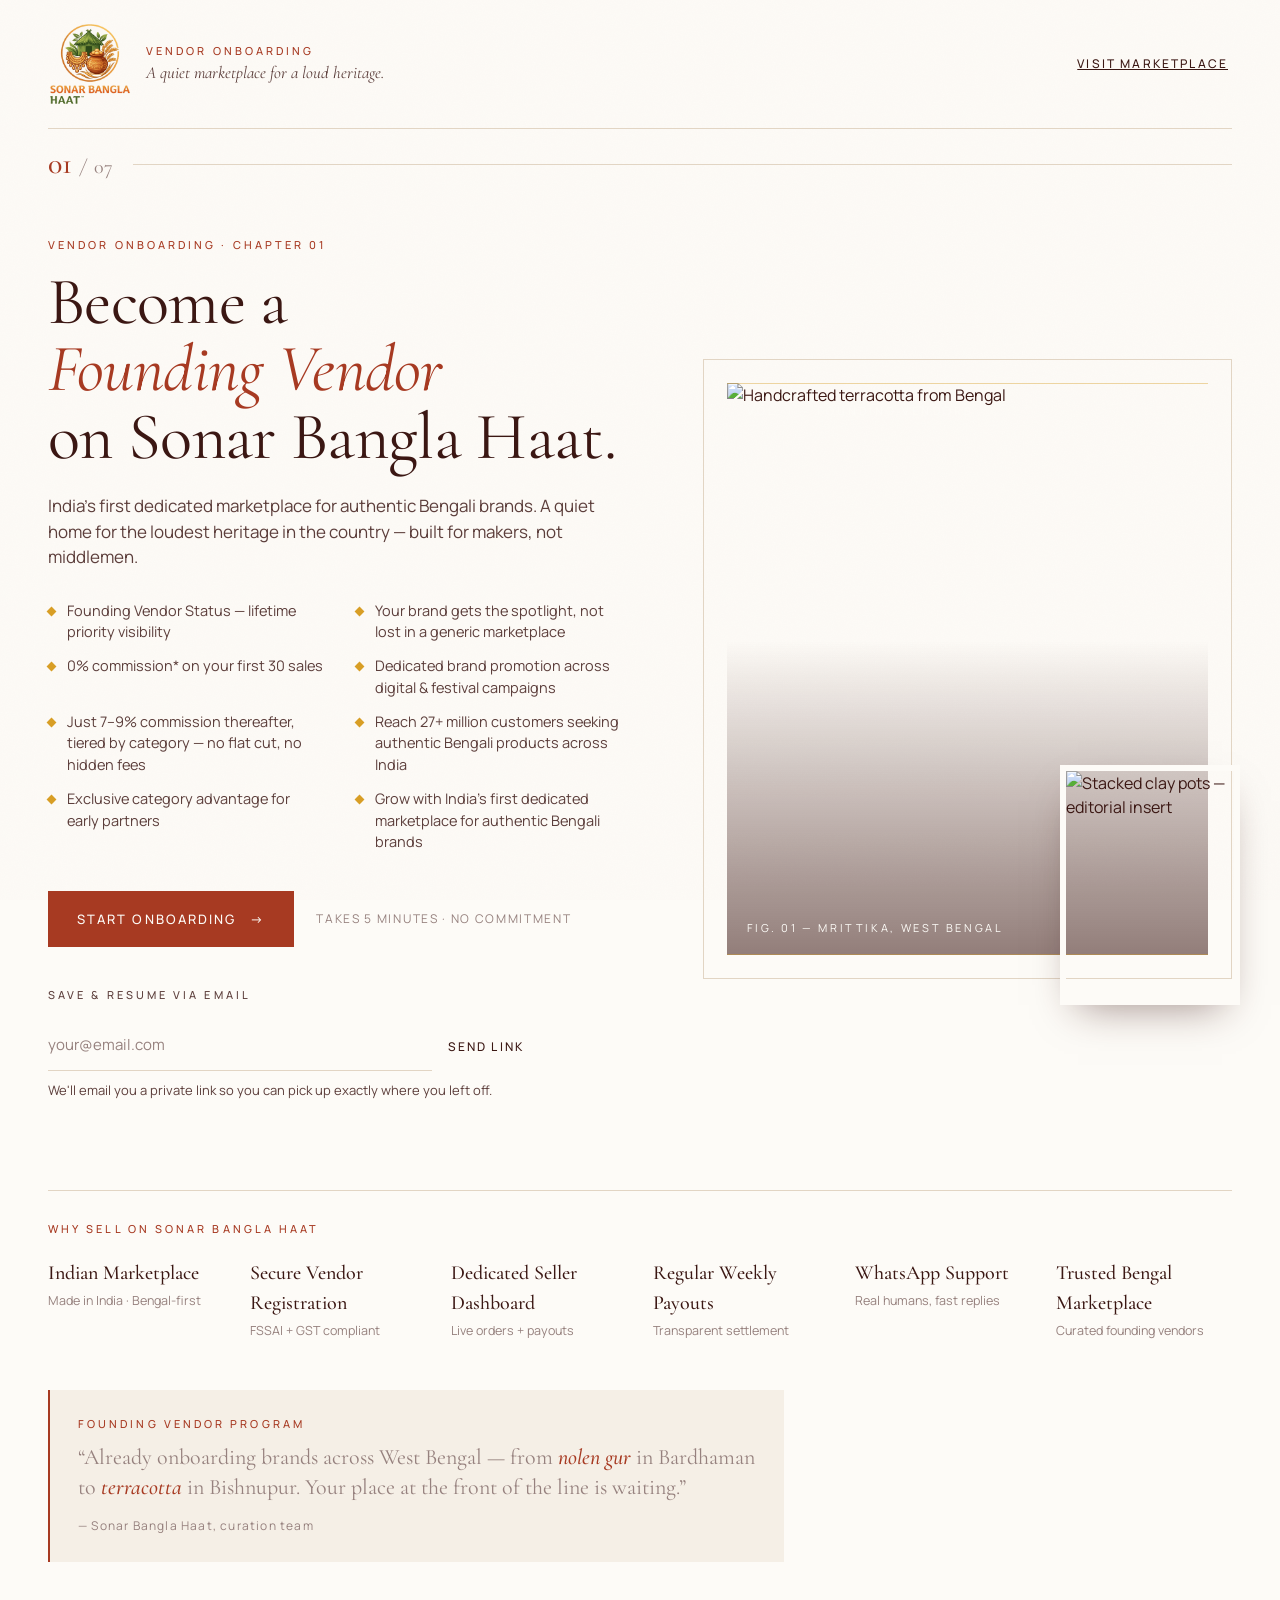
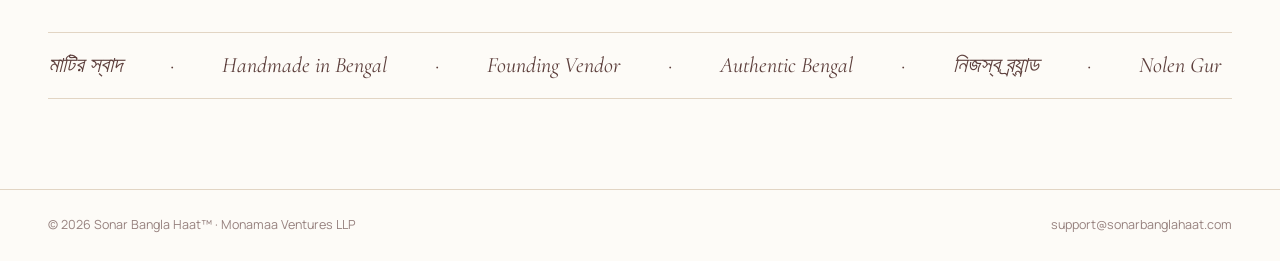
==== index.html @ b72b5cee "Illustrated, animated, responsive category picker Co-Authored-By: Claude Sonnet 5.5 <noreply@anthrop" ====
<!DOCTYPE html>
<html lang="en">
<head>
<meta charset="utf-8">
<meta name="viewport" content="width=device-width,initial-scale=1">
<title>Become a Founding Vendor | Sonar Bangla Haat</title>
<meta name="description" content="Apply to sell on Sonar Bangla Haat — India's first dedicated marketplace for authentic Bengali brands. 0% commission on your first 30 sales.">
<meta name="theme-color" content="#fdfbf7">
<link rel="icon" type="image/png" sizes="32x32" href="assets/favicon-32.png">
<link rel="apple-touch-icon" href="assets/apple-touch-icon.png">
<link rel="preconnect" href="https://fonts.googleapis.com">
<link rel="preconnect" href="https://fonts.gstatic.com" crossorigin>
<link rel="stylesheet" href="https://fonts.googleapis.com/css2?family=Cormorant+Garamond:ital,wght@0,400;0,500;0,600;1,400;1,500&family=Manrope:wght@400;500;600&display=swap">
<link rel="stylesheet" href="assets/styles.css?v=6">
<link rel="preload" as="image" href="https://images.pexels.com/photos/5780833/pexels-photo-5780833.jpeg?auto=compress&cs=tinysrgb&w=1200" fetchpriority="high">
</head>
<body>
<div class="grain" aria-hidden="true"></div>

<div class="wrap">
  <header class="brand">
    <a class="logo" href="https://sonarbanglahaat.com" aria-label="Sonar Bangla Haat">
      <img src="assets/logo-256.png" alt="Sonar Bangla Haat" width="84" height="84">
      <span><span class="t1">Vendor Onboarding</span><span class="t2">A quiet marketplace for a loud heritage.</span></span>
    </a>
    <a class="btn-ghost" href="https://sonarbanglahaat.com">Visit marketplace</a>
  </header>

  <div class="progress" id="progress" aria-label="Progress">
    <div class="n"><b id="pcur">01</b><i>/</i><span id="ptot">07</span></div>
    <div class="progress-hairline"><div class="fill" id="pfill" style="transform:scaleX(0)"></div></div>
  </div>

  <main id="main">

    <!-- 1 · WELCOME -->
    <section class="slide on" data-step="1" id="s1">
      <div class="hero">
        <div>
          <div class="eyebrow">Vendor Onboarding · Chapter 01</div>
          <h1 class="display">Become a<br><em>Founding Vendor</em><br>on Sonar Bangla Haat.</h1>
          <p class="lede">India's first dedicated marketplace for authentic Bengali brands. A quiet home for the loudest heritage in the country — built for makers, not middlemen.</p>
          <ul class="checks">
            <li>Founding Vendor Status — lifetime priority visibility</li>
            <li>Your brand gets the spotlight, not lost in a generic marketplace</li>
            <li>0% commission* on your first 30 sales</li>
            <li>Dedicated brand promotion across digital &amp; festival campaigns</li>
            <li>Just 7–9% commission thereafter, tiered by category — no flat cut, no hidden fees</li>
            <li>Reach 27+ million customers seeking authentic Bengali products across India</li>
            <li>Exclusive category advantage for early partners</li>
            <li>Grow with India's first dedicated marketplace for authentic Bengali brands</li>
          </ul>
          <div class="cta">
            <button class="btn-editorial" id="start" type="button">Start Onboarding <span class="arrow">→</span></button>
            <small>Takes 5 minutes · No commitment</small>
          </div>
          <div class="resume">
            <div class="eyebrow" style="color:var(--sbh-ink-2)">Save &amp; Resume via Email</div>
            <div class="row">
              <div class="field"><label for="resumeEmail">your@email.com</label><input id="resumeEmail" type="email" autocomplete="email" placeholder=" "></div>
              <button class="btn-ghost" id="resumeSend" type="button">Send Link</button>
            </div>
            <p class="sub" style="font-size:13px;margin-top:10px">We'll email you a private link so you can pick up exactly where you left off.</p>
          </div>
        </div>
        <div class="visual" aria-hidden="false">
          <div class="vol">Vol. I — Founding Vendors</div>
          <div class="main"><img src="https://images.pexels.com/photos/5780833/pexels-photo-5780833.jpeg?auto=compress&cs=tinysrgb&w=1200" alt="Handcrafted terracotta from Bengal" fetchpriority="high" width="1200" height="1500"></div>
          <div class="cap">Fig. 01 — Mrittika, West Bengal</div>
          <div class="insert"><img src="https://images.unsplash.com/photo-1468531390554-9f62f9767a87?auto=format&fit=crop&w=800&q=80" alt="Stacked clay pots — editorial insert" loading="lazy" width="400" height="530"></div>
        </div>
      </div>

      <div class="trust">
        <div class="eyebrow">Why sell on Sonar Bangla Haat</div>
        <div class="grid">
          <div><h4>Indian Marketplace</h4><p>Made in India · Bengal-first</p></div>
          <div><h4>Secure Vendor Registration</h4><p>FSSAI + GST compliant</p></div>
          <div><h4>Dedicated Seller Dashboard</h4><p>Live orders + payouts</p></div>
          <div><h4>Regular Weekly Payouts</h4><p>Transparent settlement</p></div>
          <div><h4>WhatsApp Support</h4><p>Real humans, fast replies</p></div>
          <div><h4>Trusted Bengal Marketplace</h4><p>Curated founding vendors</p></div>
        </div>
        <div class="quote">
          <div class="eyebrow">Founding Vendor Program</div>
          <p>“Already onboarding brands across West Bengal — from <b>nolen gur</b> in Bardhaman to <b>terracotta</b> in Bishnupur. Your place at the front of the line is waiting.”</p>
          <cite>— Sonar Bangla Haat, curation team</cite>
        </div>
      </div>
      <div class="marquee" aria-hidden="true"><div class="marquee-track" id="marquee"></div></div>
    </section>

    <!-- 2 · PERKS -->
    <section class="slide" data-step="2" id="s2">
      <div class="eyebrow">Chapter 02 · The Founding Vendor Manifesto</div>
      <h2 class="display">Three quiet promises <em>we make first.</em></h2>
      <div class="perks">
        <article><div class="num">01</div><div class="eyebrow">The Reel</div><h3>One free promotional reel — crafted for every premium vendor.</h3><p>Our in-house studio produces a professional cinematic reel that lifts your brand out of the marketplace grid and into a story worth watching.</p></article>
        <article><div class="num">02</div><div class="eyebrow">The Story</div><h3>A written brand story, tuned for search.</h3><p>Every founding vendor receives a professionally written, SEO-optimised brand story page — the kind that makes strangers feel like regulars.</p></article>
        <article><div class="num">03</div><div class="eyebrow">The Guardrails</div><h3>FSSAI-compliant listings. Secure payouts. Transparent settlement.</h3><p>Your inventory, your money, your reputation — all guarded by a compliant, transparent process from day one.</p></article>
      </div>
      <div class="faq">
        <div class="eyebrow">Frequently Asked · Before you apply</div>
        <details><summary><span>01</span>Who can register as a vendor?</summary><p>Any registered brand, manufacturer, artisan, or FPO based in India — with a special focus on authentic Bengali products. You'll need a valid PAN, GST (if applicable), and a bank account in the business name.</p></details>
        <details><summary><span>02</span>What documents are required to onboard?</summary><p>PAN card, cancelled cheque or bank passbook (first page), and — if you are GST-registered — your GST certificate. Food sellers should also share their FSSAI licence if they have one. Payout bank details are collected separately, only after your application is approved, via a private secure link.</p></details>
        <details><summary><span>03</span>How much commission does Sonar Bangla Haat take?</summary><p>0% on your first 30 sales as a Founding Vendor. Thereafter, a tiered 7%–9% commission depending on your category — no flat cut, no hidden listing fees, no surprise deductions.</p></details>
        <details><summary><span>04</span>How long does approval take?</summary><p>Our team reviews every application within 24 hours. Once approved, your branded storefront goes live within 48–72 hours and we personally guide you through your first product listing.</p></details>
        <details><summary><span>05</span>When and how do I receive payouts?</summary><p>Payouts settle on a regular weekly cycle directly to your registered bank account, with a transparent statement of every sale, fee, and adjustment. Bank details are collected via a private, encrypted link only after approval.</p></details>
      </div>
      <div class="nav"><button class="btn-ghost" data-back type="button">← Back</button><button class="btn-editorial" data-next type="button">Continue to Sign-up <span class="arrow">→</span></button></div>
    </section>

    <!-- 3 · SIGN UP -->
    <section class="slide" data-step="3" id="s3">
      <div class="eyebrow">Chapter 03 · Create your vendor account</div>
      <h2 class="display">Let's begin with <em>you.</em></h2>
      <p class="sub">We'll use your email to save your progress and to send you the outcome of your application. Nothing here is public — this is between you and our onboarding team.</p>
      <div class="form">
        <div class="field"><label for="email">Email Address *</label><input id="email" name="email" type="email" autocomplete="email" placeholder=" " required><div class="msg"></div></div>
        <div class="field"><label for="owner_name">Owner's Full Name *</label><input id="owner_name" name="owner_name" type="text" autocomplete="name" placeholder=" " required><div class="msg"></div></div>
        <div class="field"><label for="mobile">Mobile Number (for calls) *</label><input id="mobile" name="mobile" type="tel" inputmode="tel" autocomplete="tel" placeholder=" " required><div class="msg"></div></div>
        <div class="field"><label for="whatsapp">WhatsApp Number (if different)</label><input id="whatsapp" name="whatsapp" type="tel" inputmode="tel" placeholder=" "><div class="msg"></div></div>
        <div class="hp" aria-hidden="true"><label>Website<input id="website" name="website" tabindex="-1" autocomplete="off"></label></div>
      </div>
      <div class="nav"><button class="btn-ghost" data-back type="button">← Back</button><button class="btn-editorial" id="signupNext" type="button">Save &amp; Continue <span class="arrow">→</span></button></div>
    </section>

    <!-- 4 · TAX + ADDRESS -->
    <section class="slide" data-step="4" id="s4">
      <div class="eyebrow">Chapter 04 · Where You Are, Who You Are</div>
      <h2 class="display">Tax details &amp; <em>address.</em></h2>

      <div class="qrow">
        <div class="q">Are you GST registered?<small>Choose “No” if you are exempt or below the registration threshold.</small></div>
        <div class="gst-toggle" role="group" aria-label="GST registered">
          <button type="button" data-gst="yes">Yes</button>
          <button type="button" data-gst="no">No / Exempt</button>
        </div>
      </div>

      <div class="panel" id="gstPanel" hidden>
        <h4>Fetch details from the GST portal</h4>
        <p class="hint">Enter your GSTIN, type the captcha shown below, and we'll fill your legal name, address and PAN from the official GST records. If the lookup is unavailable you can always fill the form manually.</p>
        <div class="form" style="margin-top:6px">
          <div class="field"><label for="gstin">GSTIN *</label><input id="gstin" name="gstin" maxlength="15" autocapitalize="characters" placeholder=" " style="text-transform:uppercase"><div class="msg"></div></div>
        </div>
        <div class="cap-row">
          <div class="cap-img" id="capImg">Captcha will appear here</div>
          <button class="btn-ghost" id="capRefresh" type="button">↻ New captcha</button>
          <div class="field" style="min-width:170px"><label for="gstCaptcha">Type captcha</label><input id="gstCaptcha" autocomplete="off" placeholder=" "></div>
          <button class="btn-editorial btn-small" id="gstFetch" type="button">Fetch details</button>
        </div>
        <div class="status" id="gstStatus" role="status"></div>
      </div>

      <p id="gstLockHint" hidden></p>
      <div class="form" id="bizForm">
        <h3 class="eyebrow" style="color:var(--sbh-ink-2)">Business</h3>
        <div class="field"><label for="brand_name">Brand / Business Name *</label><input id="brand_name" name="brand_name" placeholder=" "><div class="msg"></div></div>
        <div class="field"><label for="legal_name">Legal Name (as on PAN / GST)</label><input id="legal_name" name="legal_name" placeholder=" "><div class="msg"></div></div>
        <div class="field"><label for="pan_number">PAN Number *</label><input id="pan_number" name="pan_number" maxlength="10" autocapitalize="characters" placeholder=" " style="text-transform:uppercase"><div class="msg"></div></div>
        <h3 class="eyebrow" style="color:var(--sbh-ink-2)">Address</h3>
        <div class="field"><label for="address_line_1">Address Line 1 *</label><input id="address_line_1" name="address_line_1" autocomplete="address-line1" placeholder=" "><div class="msg"></div></div>
        <div class="field"><label for="address_line_2">Address Line 2</label><input id="address_line_2" name="address_line_2" autocomplete="address-line2" placeholder=" "><div class="msg"></div></div>
        <div class="field"><label for="district">District *</label><input id="district" name="district" placeholder=" "><div class="msg"></div></div>
        <div class="field"><label for="state">State *</label><select id="state" name="state"></select><div class="msg"></div></div>
        <div class="field"><label for="pin_code">Pin Code *</label><input id="pin_code" name="pin_code" inputmode="numeric" maxlength="6" autocomplete="postal-code" placeholder=" "><div class="msg"></div></div>
      </div>
      <div class="nav"><button class="btn-ghost" data-back type="button">← Back</button><button class="btn-editorial" id="s4Next" type="button">Continue <span class="arrow">→</span></button></div>
    </section>

    <!-- 5 · PRODUCTS + FSSAI -->
    <section class="slide" data-step="5" id="s5">
      <div class="eyebrow">Chapter 05 · Your brand, in your words</div>
      <h2 class="display">What do you <em>make &amp; sell?</em></h2>
      <p class="sub">Product categories * — select one or more.</p>
      <div class="cat-bar"><span class="muted">Tap the cards that fit your products</span><span id="catCount" class="count">None selected yet</span></div>
      <div class="cats" id="chips"></div>

      <div id="fssaiBlock" hidden>
        <div class="qrow" style="margin-top:36px">
          <div class="q">Do you have an FSSAI licence?<small>Required by law to sell packaged food online. You can still register without it.</small></div>
          <div class="gst-toggle" role="group" aria-label="FSSAI licence">
            <button type="button" data-fssai="yes">Yes</button>
            <button type="button" data-fssai="no">Not yet</button>
          </div>
        </div>
        <div class="panel" id="fssaiYes" hidden>
          <div class="form" style="margin-top:0"><div class="field"><label for="fssai_number">FSSAI Licence / Registration Number (14 digits) *</label><input id="fssai_number" name="fssai_number" inputmode="numeric" maxlength="14" placeholder=" "><div class="msg"></div></div></div>
        </div>
        <div class="panel" id="fssaiNo" hidden>
          <h4>No problem — you can still apply.</h4>
          <p class="hint" style="margin:0">We recommend getting an FSSAI Registration or Licence before your first food listing goes live. You can apply on the official <a href="https://foscos.fssai.gov.in/" target="_blank" rel="noopener">FoSCoS portal</a>. Our team will guide you through it after approval — this does not block your registration.</p>
        </div>
      </div>

      <div class="form" style="margin-top:40px">
        <div class="field full"><label for="brand_story">Tell us about your brand (optional)</label><textarea id="brand_story" name="brand_story" placeholder=" "></textarea><div class="msg"></div></div>
      </div>
      <div class="nav"><button class="btn-ghost" data-back type="button">← Back</button><button class="btn-editorial" id="s5Next" type="button">Continue to Documents <span class="arrow">→</span></button></div>
    </section>

    <!-- 6 · DOCUMENTS + REVIEW -->
    <section class="slide" data-step="6" id="s6">
      <div class="eyebrow">Chapter 06 · Verification documents</div>
      <h2 class="display">Last step, <em>almost there.</em></h2>
      <div class="docs">
        <p class="why"><b>Why we ask —</b> to keep every vendor on the marketplace verified and every payout secure. Files are stored privately and only seen by our onboarding team.</p>
        <label class="dropzone" id="dz_pan"><b>Upload PAN Card *</b><span>Drop file here or click to upload · JPG · PNG · PDF · up to 5MB</span><input type="file" accept=".jpg,.jpeg,.png,.pdf" data-doc="pan_document"><em class="fn muted" style="display:block;font-size:12.5px;margin-top:6px"></em></label>
        <label class="dropzone" id="dz_cheque"><b>Upload Cancelled Cheque or Bank Passbook (first page) *</b><span>Drop file here or click to upload · JPG · PNG · PDF · up to 5MB</span><input type="file" accept=".jpg,.jpeg,.png,.pdf" data-doc="cheque_document"><em class="fn muted" style="display:block;font-size:12.5px;margin-top:6px"></em></label>
        <label class="dropzone" id="dz_gst" hidden><b>Upload GST Certificate *</b><span>Drop file here or click to upload · JPG · PNG · PDF · up to 5MB</span><input type="file" accept=".jpg,.jpeg,.png,.pdf" data-doc="gst_document"><em class="fn muted" style="display:block;font-size:12.5px;margin-top:6px"></em></label>
        <label class="dropzone" id="dz_fssai" hidden><b>Upload FSSAI Licence (optional)</b><span>Drop file here or click to upload · JPG · PNG · PDF · up to 5MB</span><input type="file" accept=".jpg,.jpeg,.png,.pdf" data-doc="fssai_document"><em class="fn muted" style="display:block;font-size:12.5px;margin-top:6px"></em></label>
      </div>
      <div class="note"><b>Note —</b> bank account details are <u>not</u> collected here. After approval, we'll email you a private, secure link to add your payout details.</div>
      <div class="summary" id="summary"></div>
      <label style="display:flex;gap:12px;align-items:flex-start;margin-top:28px;font-size:14px;color:var(--sbh-ink-2);cursor:pointer"><input type="checkbox" id="agree" style="margin-top:4px;accent-color:#a73a22"><span>I confirm the information above is accurate and I agree to be contacted by the Sonar Bangla Haat onboarding team about this application.</span></label>
      <div class="nav"><button class="btn-ghost" data-back type="button">← Back</button><button class="btn-editorial" id="submitBtn" type="button">Submit Application <span class="arrow">→</span></button></div>
    </section>

    <!-- 7 · SUCCESS -->
    <section class="slide" data-step="7" id="s7">
      <div class="eyebrow">Chapter 07 · Received</div>
      <h2 class="display">Your application <em>is in.</em></h2>
      <p class="lede">Our team will review your details and documents, and reach out within 24 hours. We've emailed you a confirmation — keep an eye on your inbox (and spam folder).</p>
      <div class="done-actions">
        <a class="btn-editorial" id="waLink" target="_blank" rel="noopener" href="https://wa.me/">Chat on WhatsApp <span class="arrow">→</span></a>
        <a class="btn-ghost" href="mailto:support@sonarbanglahaat.com">Email support@sonarbanglahaat.com</a>
        <a class="btn-ghost" href="https://sonarbanglahaat.com">Visit the marketplace</a>
      </div>
    </section>
  </main>
</div>

<footer class="foot"><div class="wrap"><span>© <span id="yr"></span> Sonar Bangla Haat™ · Monamaa Ventures LLP</span><span><a href="mailto:support@sonarbanglahaat.com">support@sonarbanglahaat.com</a></span></div></footer>
<div class="toast" id="toast" role="status" aria-live="polite"></div>

<script src="assets/config.js"></script>
<script src="assets/app.js?v=7" defer></script>
</body>
</html>
---- assets/styles.css ----
/* Sonar Bangla Haat — Vendor Onboarding. Design tokens carried over from the original site. */
:root{
  --sbh-cream:#fdfbf7;--sbh-cream-2:#f5efe6;--sbh-cream-3:#efe8dc;
  --sbh-terracotta:#a73a22;--sbh-terracotta-hover:#8b2f1c;--sbh-mustard:#d89e25;
  --sbh-deep-red:#691c14;--sbh-ink:#3b1713;--sbh-ink-2:#5c3e3b;--sbh-muted:#96817e;--sbh-border:#e2d5c4;
  --ok:#3d6b3a;--err:#a73a22;
  --ease:cubic-bezier(.19,1,.22,1);
}
*{box-sizing:border-box;border-color:var(--sbh-border)}
html{scroll-behavior:smooth}
body{margin:0;background:var(--sbh-cream);color:var(--sbh-ink);font-family:Manrope,ui-sans-serif,system-ui,sans-serif;font-weight:400;-webkit-font-smoothing:antialiased;text-rendering:optimizeLegibility;line-height:1.5}
img{max-width:100%;display:block}
a{color:inherit}
.editorial{font-family:"Cormorant Garamond",ui-serif,Georgia,serif}
.eyebrow{color:var(--sbh-terracotta);font-size:11px;font-weight:500;letter-spacing:.28em;text-transform:uppercase}
.hairline{background:var(--sbh-border);height:1px}
.muted{color:var(--sbh-muted)}
.sr-only{position:absolute;width:1px;height:1px;overflow:hidden;clip:rect(0 0 0 0);white-space:nowrap}
.hp{position:absolute;left:-9999px;opacity:0;height:0;overflow:hidden}

/* grain */
.grain{position:fixed;inset:0;pointer-events:none;z-index:0;opacity:.35;mix-blend-mode:multiply;background-size:240px 240px;
  background-image:url("data:image/svg+xml;utf8,<svg xmlns='http://www.w3.org/2000/svg' width='240' height='240' viewBox='0 0 240 240'><filter id='n'><feTurbulence type='fractalNoise' baseFrequency='0.9' numOctaves='2' seed='7'/><feColorMatrix values='0 0 0 0 0.23 0 0 0 0 0.09 0 0 0 0 0.07 0 0 0 0.05 0'/></filter><rect width='100%' height='100%' filter='url(%23n)'/></svg>")}

/* layout */
.wrap{position:relative;z-index:1;max-width:1280px;margin:0 auto;padding:0 24px}
@media(min-width:768px){.wrap{padding:0 48px}}
header.brand{display:flex;align-items:center;justify-content:space-between;gap:16px;padding:22px 0;border-bottom:1px solid var(--sbh-border)}
header.brand a.logo{display:flex;align-items:center;gap:14px;text-decoration:none}
header.brand img{width:84px;height:84px;object-fit:contain}
header.brand .t1{font-size:11px;letter-spacing:.28em;text-transform:uppercase;color:var(--sbh-terracotta);font-weight:500}
header.brand .t1{display:block}header.brand .t2{font-family:"Cormorant Garamond",serif;font-style:italic;font-size:17px;color:var(--sbh-ink-2);display:none}
@media(min-width:768px){header.brand .t2{display:block}}@media(max-width:520px){header.brand .btn-ghost{display:none}header.brand img{width:72px;height:72px}}
.progress{display:flex;align-items:center;gap:20px;padding:20px 0}
.progress .n{font-family:"Cormorant Garamond",serif;line-height:1;display:flex;align-items:baseline;gap:8px;flex:none}
.progress .n b{font-size:30px;font-weight:500;color:var(--sbh-terracotta)}
.progress .n i{font-size:20px;color:var(--sbh-muted)}
.progress .n span{font-size:20px;color:var(--sbh-muted)}
.progress-hairline{flex:1;height:1px;background:var(--sbh-border);position:relative;overflow:hidden}
.progress-hairline .fill{position:absolute;inset:0;background:var(--sbh-terracotta);transform-origin:left;transition:transform .9s var(--ease)}

main{padding:28px 0 90px;min-height:70vh}
.slide{display:none;animation:rise .7s var(--ease) both}
.slide.on{display:block}
@keyframes rise{from{opacity:0;transform:translateY(18px)}to{opacity:1;transform:none}}
h1.display,h2.display{font-family:"Cormorant Garamond",serif;font-weight:400;line-height:1.02;letter-spacing:-.01em;margin:14px 0 0;font-size:clamp(38px,5.2vw,76px)}
h2.display{font-size:clamp(34px,5vw,60px);max-width:16ch}
.display em{font-style:italic;color:var(--sbh-terracotta)}
.lede{max-width:56ch;color:var(--sbh-ink-2);font-size:17px;margin:22px 0 0}
.sub{max-width:60ch;color:var(--sbh-ink-2);font-size:15px;margin:18px 0 0}

/* welcome */
.hero{display:grid;gap:44px;grid-template-columns:1fr;align-items:center;margin-top:10px}
@media(min-width:1024px){.hero{grid-template-columns:1.05fr .95fr;gap:70px}}
.checks{list-style:none;padding:0;margin:30px 0 0;display:grid;gap:12px 32px;grid-template-columns:1fr;max-width:46rem}
@media(min-width:640px){.checks{grid-template-columns:1fr 1fr}}
.checks li{display:flex;gap:12px;font-size:14.5px;color:var(--sbh-ink-2)}
.checks li:before{content:"";flex:none;width:7px;height:7px;margin-top:8px;background:var(--sbh-mustard);transform:rotate(45deg)}
.cta{margin-top:38px;display:flex;flex-wrap:wrap;align-items:center;gap:22px}
.cta small{color:var(--sbh-muted);font-size:12px;letter-spacing:.14em;text-transform:uppercase}
.resume{margin-top:40px;max-width:30rem}
.resume .row{display:flex;gap:12px;align-items:flex-end}
.resume .field{flex:1}
.visual{position:relative;height:380px}
@media(min-width:640px){.visual{height:460px}}
@media(min-width:1024px){.visual{height:620px}}
.visual:before{content:"";position:absolute;inset:0;border:1px solid var(--sbh-border);pointer-events:none}
.visual:after{content:"";position:absolute;inset:24px;border-top:1px solid rgba(216,158,37,.4);border-bottom:1px solid rgba(216,158,37,.4);pointer-events:none}
.visual .main{position:absolute;inset:24px;overflow:hidden}
.visual .main img{width:100%;height:100%;object-fit:cover}
.visual .main:after{content:"";position:absolute;inset:0;background:linear-gradient(to top,rgba(59,23,19,.55),transparent 55%)}
.visual .cap{position:absolute;left:44px;bottom:42px;z-index:2;color:var(--sbh-cream);font-size:11px;letter-spacing:.24em;text-transform:uppercase}
.visual .insert{position:absolute;right:-8px;bottom:-26px;width:34%;aspect-ratio:3/4;border:6px solid var(--sbh-cream);overflow:hidden;z-index:3;box-shadow:0 18px 40px -18px rgba(59,23,19,.5)}
.visual .insert img{width:100%;height:100%;object-fit:cover}
.visual .vol{position:absolute;top:44px;left:44px;z-index:2;color:var(--sbh-cream);font-size:11px;letter-spacing:.28em;text-transform:uppercase}

.trust{margin-top:90px;border-top:1px solid var(--sbh-border);padding-top:30px}
.trust .grid{display:grid;gap:26px;grid-template-columns:repeat(2,1fr);margin-top:20px}
@media(min-width:900px){.trust .grid{grid-template-columns:repeat(6,1fr)}}
.trust h4{margin:0;font-family:"Cormorant Garamond",serif;font-size:20px;font-weight:500}
.trust p{margin:4px 0 0;font-size:12.5px;color:var(--sbh-muted)}
.quote{margin-top:50px;background:var(--sbh-cream-2);border-left:2px solid var(--sbh-terracotta);padding:26px 28px;max-width:46rem}
.quote p{font-family:"Cormorant Garamond",serif;font-size:22px;line-height:1.35;margin:10px 0}
.quote p b{font-style:italic;font-weight:500;color:var(--sbh-terracotta)}
.quote cite{font-size:12px;color:var(--sbh-muted);font-style:normal;letter-spacing:.1em}

.marquee{overflow:hidden;border-top:1px solid var(--sbh-border);border-bottom:1px solid var(--sbh-border);margin-top:70px;padding:16px 0}
.marquee-track{display:flex;gap:3rem;white-space:nowrap;width:max-content;animation:marquee 45s linear infinite;font-family:"Cormorant Garamond",serif;font-style:italic;font-size:22px;color:var(--sbh-ink-2)}
@keyframes marquee{from{transform:translateZ(0)}to{transform:translate3d(-50%,0,0)}}

/* perks */
.perks{display:grid;gap:40px;grid-template-columns:1fr;margin-top:50px}
@media(min-width:768px){.perks{grid-template-columns:repeat(3,1fr)}}
.perks article{border-top:1px solid var(--sbh-border);padding-top:24px}
.perks .num{font-family:"Cormorant Garamond",serif;font-size:54px;line-height:1;color:var(--sbh-mustard)}
.perks h3{font-family:"Cormorant Garamond",serif;font-weight:500;font-size:26px;line-height:1.15;margin:14px 0 10px}
.perks p{margin:0;color:var(--sbh-ink-2);font-size:14.5px}
.faq{margin-top:70px;max-width:52rem}
.faq details{border-bottom:1px solid var(--sbh-border)}
.faq summary{list-style:none;cursor:pointer;display:flex;gap:18px;align-items:baseline;padding:22px 0;font-family:"Cormorant Garamond",serif;font-size:23px}
.faq summary::-webkit-details-marker{display:none}
.faq summary span{font-family:Manrope,sans-serif;font-size:11px;letter-spacing:.2em;color:var(--sbh-terracotta)}
.faq details p{margin:0;padding:0 0 24px 40px;color:var(--sbh-ink-2);font-size:15px;max-width:62ch}
.note{margin-top:36px;padding:16px 20px;border:1px dashed var(--sbh-border);font-size:13.5px;color:var(--sbh-ink-2);background:rgba(239,232,220,.35)}

/* nav */
.nav{margin-top:60px;display:flex;align-items:center;justify-content:space-between;gap:24px;flex-wrap:wrap}
.btn-editorial{display:inline-flex;align-items:center;gap:14px;background:var(--sbh-terracotta);border:1px solid var(--sbh-terracotta);color:var(--sbh-cream);cursor:pointer;font-family:Manrope,sans-serif;font-size:13px;font-weight:500;letter-spacing:.16em;padding:18px 28px;text-transform:uppercase;transition:all .4s var(--ease);text-decoration:none}
.btn-editorial:hover{background:var(--sbh-deep-red);border-color:var(--sbh-deep-red);transform:translateY(-1px)}
.btn-editorial:disabled{cursor:not-allowed;opacity:.5;transform:none}
.btn-editorial .arrow{transition:transform .4s var(--ease)}
.btn-editorial:hover .arrow{transform:translateX(6px)}
.btn-ghost{display:inline-flex;align-items:center;gap:12px;background:none;border:none;color:var(--sbh-ink);cursor:pointer;font-family:Manrope,sans-serif;font-size:12px;font-weight:500;letter-spacing:.18em;padding:16px 4px;text-transform:uppercase;transition:color .3s}
.btn-ghost:hover{color:var(--sbh-terracotta)}
.btn-ghost:disabled{cursor:not-allowed;opacity:.4}
.btn-small{padding:12px 18px;font-size:12px}

/* fields */
.form{display:grid;gap:10px 40px;grid-template-columns:1fr;margin-top:46px}
@media(min-width:768px){.form{grid-template-columns:1fr 1fr}}
.form .full{grid-column:1/-1}
.form h3{grid-column:1/-1;margin:26px 0 0}
.field{border-bottom:1px solid var(--sbh-border);padding-top:26px;position:relative;transition:border-color .35s}
.field:focus-within{border-color:var(--sbh-terracotta)}
.field label{position:absolute;left:0;top:30px;color:var(--sbh-muted);font-size:15px;pointer-events:none;transition:all .35s var(--ease)}
.field input,.field select,.field textarea{width:100%;background:none;border:none;outline:none;color:var(--sbh-ink);font-family:Manrope,sans-serif;font-size:16px;padding:8px 0 10px;resize:vertical}
.field textarea{min-height:90px}
.field.filled label,.field:focus-within label,.field.static label{top:0;font-size:10px;letter-spacing:.22em;text-transform:uppercase;color:var(--sbh-terracotta)}
.field.err{border-color:var(--err)}
.field .msg{display:none;color:var(--err);font-size:12px;padding:4px 0}
.field.err .msg{display:block}
.field input[readonly]{color:var(--sbh-ink-2)}
::placeholder{color:var(--sbh-muted);opacity:.6}
.field select{appearance:none;-webkit-appearance:none;cursor:pointer;background-image:linear-gradient(45deg,transparent 50%,var(--sbh-muted) 50%),linear-gradient(135deg,var(--sbh-muted) 50%,transparent 50%);background-position:calc(100% - 14px) 20px,calc(100% - 8px) 20px;background-size:6px 6px;background-repeat:no-repeat}

.qrow{display:flex;flex-wrap:wrap;align-items:center;gap:18px 30px;margin-top:20px}
.qrow .q{font-family:"Cormorant Garamond",serif;font-size:24px}
.qrow .q small{display:block;font-family:Manrope,sans-serif;font-size:13px;color:var(--sbh-muted);margin-top:2px}
.gst-toggle{display:inline-flex;border:1px solid var(--sbh-border);padding:2px}
.gst-toggle button{background:none;border:none;color:var(--sbh-ink-2);cursor:pointer;font-family:Manrope,sans-serif;font-size:12px;letter-spacing:.16em;padding:10px 22px;text-transform:uppercase;transition:all .35s}
.gst-toggle button.on{background:var(--sbh-ink);color:var(--sbh-cream)}
.panel{margin-top:26px;padding:24px;border:1px solid var(--sbh-border);background:rgba(245,239,230,.55)}
.panel[hidden]{display:none}
.panel h4{margin:0 0 4px;font-family:"Cormorant Garamond",serif;font-size:22px;font-weight:500}
.panel .hint{font-size:13px;color:var(--sbh-ink-2);margin:0 0 14px}
.hint a,.note a{color:var(--sbh-terracotta)}
.cap-row{display:flex;flex-wrap:wrap;gap:18px;align-items:flex-end;margin-top:14px}
.cap-img{height:54px;min-width:150px;border:1px solid var(--sbh-border);background:#fff;display:flex;align-items:center;justify-content:center;font-size:12px;color:var(--sbh-muted)}
.cap-img img{height:100%;width:auto}
.status{font-size:13.5px;margin-top:12px;min-height:20px}
.status.ok{color:var(--ok)}.status.bad{color:var(--err)}
.fetched{margin-top:14px;font-size:13.5px;color:var(--ok)}

.chips{display:flex;flex-wrap:wrap;gap:10px;margin-top:16px}
.chip{border:1px solid var(--sbh-border);background:transparent;color:var(--sbh-ink-2);cursor:pointer;font-family:Manrope,sans-serif;font-size:13px;padding:10px 16px;transition:all .3s}
.chip:hover{border-color:var(--sbh-terracotta);color:var(--sbh-terracotta)}
.chip.on{background:var(--sbh-ink);border-color:var(--sbh-ink);color:var(--sbh-cream)}

.dropzone{display:block;background:rgba(239,232,220,.35);border:1px dashed var(--sbh-border);cursor:pointer;padding:22px;transition:all .35s;position:relative}
.dropzone:hover{background:rgba(239,232,220,.7);border-color:var(--sbh-terracotta)}
.dropzone.filled{background:rgba(216,158,37,.06);border:1px solid var(--sbh-terracotta)}
.dropzone input{position:absolute;inset:0;opacity:0;cursor:pointer;width:100%;height:100%}
.dropzone b{display:block;font-family:"Cormorant Garamond",serif;font-size:20px;font-weight:500}
.dropzone span{font-size:12.5px;color:var(--sbh-muted)}
.dropzone.err{border-color:var(--err)}
.docs{display:grid;gap:18px;grid-template-columns:1fr;margin-top:34px}
@media(min-width:768px){.docs{grid-template-columns:1fr 1fr}}
.docs .why{grid-column:1/-1;font-size:13.5px;color:var(--sbh-ink-2)}

.summary{margin-top:34px;border-top:1px solid var(--sbh-border)}
.summary div{display:flex;gap:20px;justify-content:space-between;border-bottom:1px solid var(--sbh-border);padding:12px 0;font-size:14px}
.summary div span:first-child{color:var(--sbh-muted)}
.summary div span:last-child{text-align:right}

.done-actions{display:flex;flex-wrap:wrap;gap:14px;margin-top:40px}
.toast{position:fixed;left:50%;bottom:28px;transform:translate(-50%,30px);background:var(--sbh-ink);color:var(--sbh-cream);padding:14px 22px;font-size:14px;opacity:0;pointer-events:none;transition:all .4s var(--ease);z-index:50;max-width:92vw}
.toast.show{opacity:1;transform:translate(-50%,0)}
.toast.bad{background:var(--sbh-deep-red)}
footer.foot{position:relative;z-index:1;border-top:1px solid var(--sbh-border);padding:26px 0;font-size:12.5px;color:var(--sbh-muted)}
footer.foot .wrap{display:flex;flex-wrap:wrap;gap:12px 28px;justify-content:space-between}
footer.foot a{text-decoration:none}footer.foot a:hover{color:var(--sbh-terracotta)}
.page-center{max-width:760px}
.spin{display:inline-block;width:14px;height:14px;border:2px solid currentColor;border-right-color:transparent;border-radius:50%;animation:sp .7s linear infinite;vertical-align:-2px;margin-right:8px}
@keyframes sp{to{transform:rotate(360deg)}}
@media (prefers-reduced-motion:reduce){*{animation:none!important;transition:none!important}}

.field.locked input,.field.locked select{background:rgba(74,50,40,.05);color:#4a3228;cursor:not-allowed}
.field.locked label::after{content:" \1F512";font-size:.8em}
#gstLockHint{font-size:13px;color:#7a6a60;margin:6px 0 14px}

[hidden]{display:none!important}

/* ---- category picker ---- */
.cat-bar{display:flex;justify-content:space-between;align-items:center;gap:12px;margin-top:6px;font-size:13px}
.cat-bar .count{font-size:12px;letter-spacing:.14em;text-transform:uppercase;color:var(--sbh-muted);padding:6px 12px;border:1px solid var(--sbh-border);border-radius:99px;transition:all .3s}
.cat-bar .count.has{background:var(--sbh-terracotta);border-color:var(--sbh-terracotta);color:#fff}
.cats{display:grid;grid-template-columns:repeat(2,1fr);gap:12px;margin-top:18px}
@media(min-width:600px){.cats{grid-template-columns:repeat(3,1fr);gap:14px}}
@media(min-width:960px){.cats{grid-template-columns:repeat(4,1fr);gap:16px}}
@media(min-width:1200px){.cats{grid-template-columns:repeat(6,1fr)}}
.cat{position:relative;display:flex;flex-direction:column;text-align:left;padding:0;border:1px solid var(--sbh-border);background:#fff;border-radius:14px;overflow:hidden;cursor:pointer;font-family:Manrope,sans-serif;color:var(--sbh-ink);
  opacity:0;transform:translateY(14px);animation:catIn .55s cubic-bezier(.2,.7,.2,1) forwards;animation-delay:var(--d,0ms);transition:transform .35s cubic-bezier(.2,.7,.2,1),box-shadow .35s,border-color .3s;-webkit-tap-highlight-color:transparent}
@keyframes catIn{to{opacity:1;transform:none}}
.cat .art{position:relative;display:block;background:radial-gradient(circle at 30% 20%,#fff8 0,transparent 55%),var(--tint,#f5efe6);aspect-ratio:4/3;overflow:hidden}
.cat .art>svg{width:100%;height:100%;display:block;transition:transform .5s cubic-bezier(.2,.7,.2,1)}
.cat .nm{display:block;flex:1;padding:10px 12px 12px;font-size:13px;line-height:1.3;font-weight:500;min-height:3.1em}
.cat:hover{transform:translateY(-4px);box-shadow:0 14px 28px -14px rgba(59,23,19,.35);border-color:var(--sbh-terracotta)}
.cat:hover .art>svg{transform:scale(1.07) rotate(-1.5deg)}
.cat:focus-visible{outline:2px solid var(--sbh-terracotta);outline-offset:2px}
.cat:active{transform:scale(.97)}
.cat .tick{position:absolute;top:8px;right:8px;width:26px;height:26px;border-radius:50%;background:var(--sbh-terracotta);display:grid;place-items:center;transform:scale(0);transition:transform .35s cubic-bezier(.3,1.6,.5,1);box-shadow:0 2px 8px rgba(0,0,0,.25)}
.cat .tick svg{width:16px;height:16px}
.cat.on{border-color:var(--sbh-terracotta);box-shadow:0 0 0 2px var(--sbh-terracotta),0 14px 28px -14px rgba(167,58,34,.5)}
.cat.on .tick{transform:scale(1)}
.cat.on .nm{background:var(--sbh-ink);color:var(--sbh-cream)}
.steam{animation:steam 3.2s ease-in-out infinite}
@keyframes steam{0%,100%{opacity:.15;transform:translateY(2px)}50%{opacity:.45;transform:translateY(-3px)}}
@media (hover:none){.cat:hover{transform:none;box-shadow:none;border-color:var(--sbh-border)}.cat.on:hover{border-color:var(--sbh-terracotta);box-shadow:0 0 0 2px var(--sbh-terracotta)}}
@media (prefers-reduced-motion:reduce){.cat{opacity:1;transform:none}}
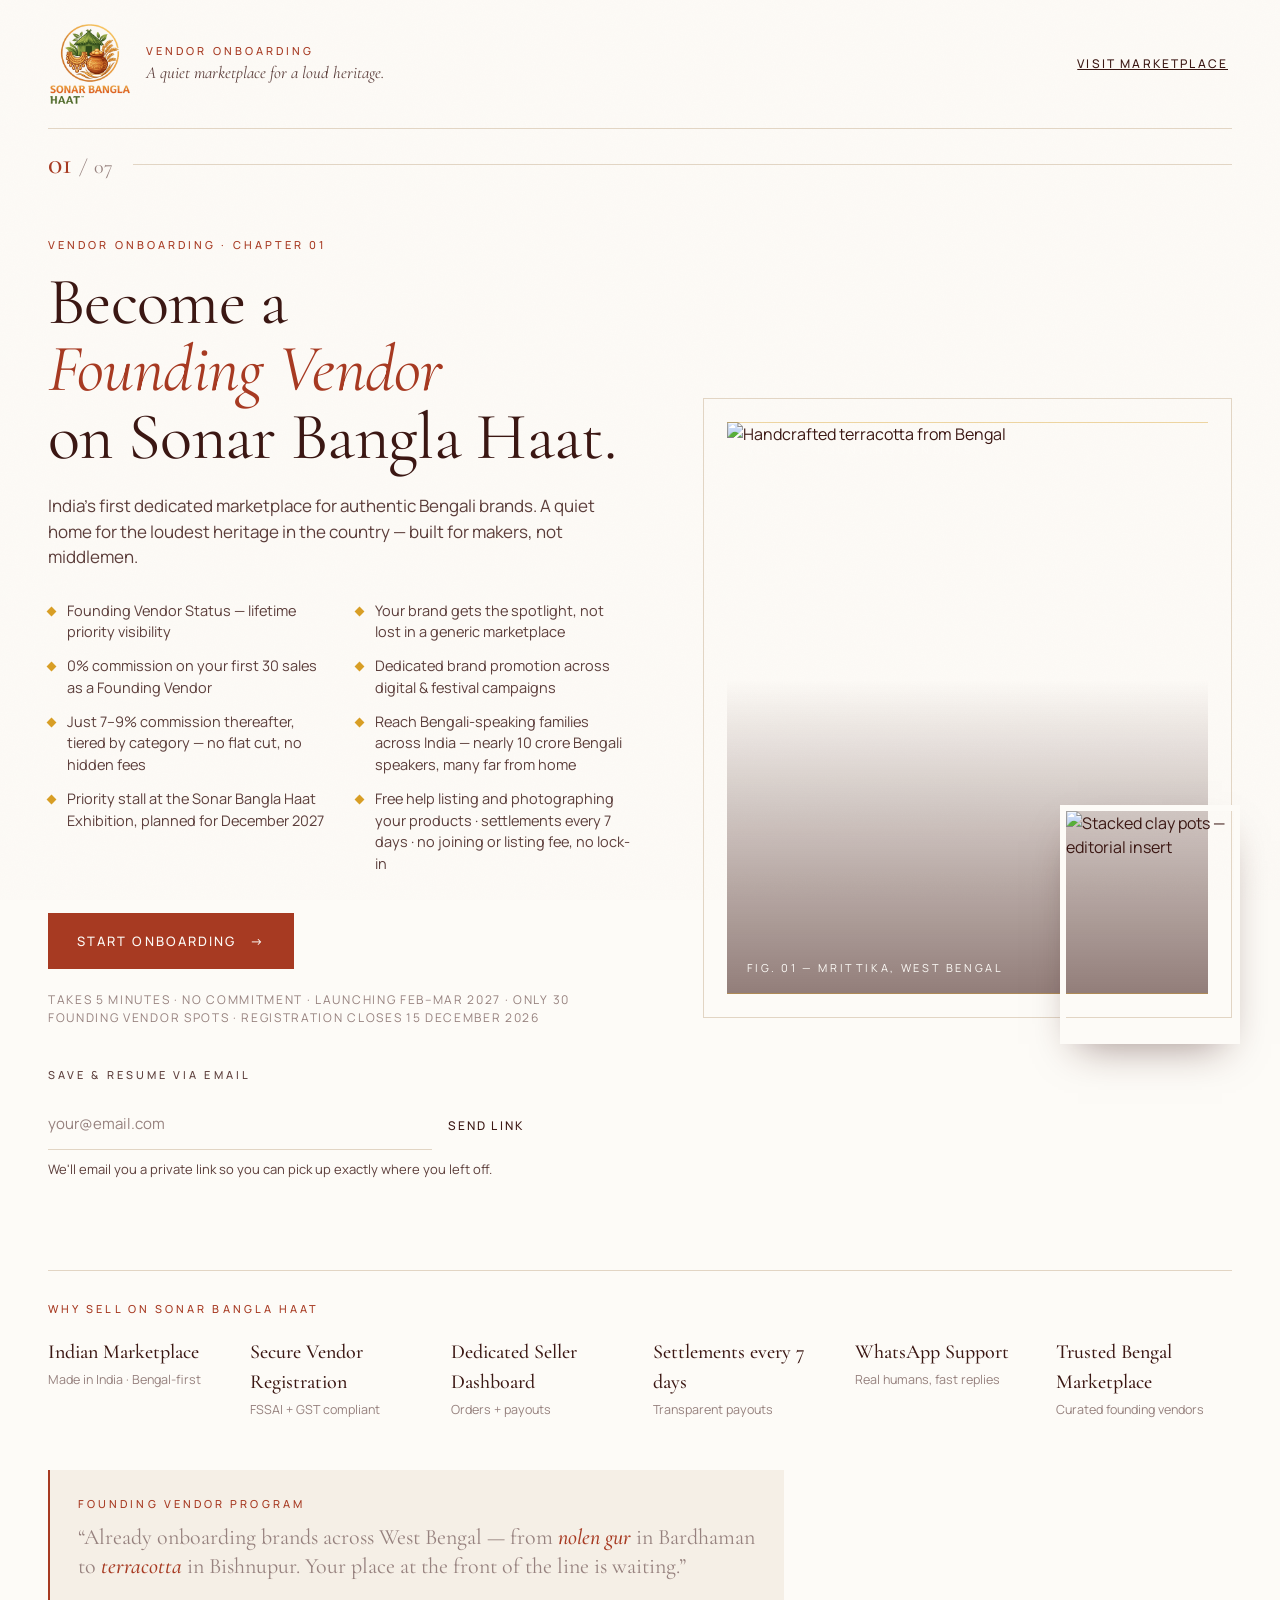
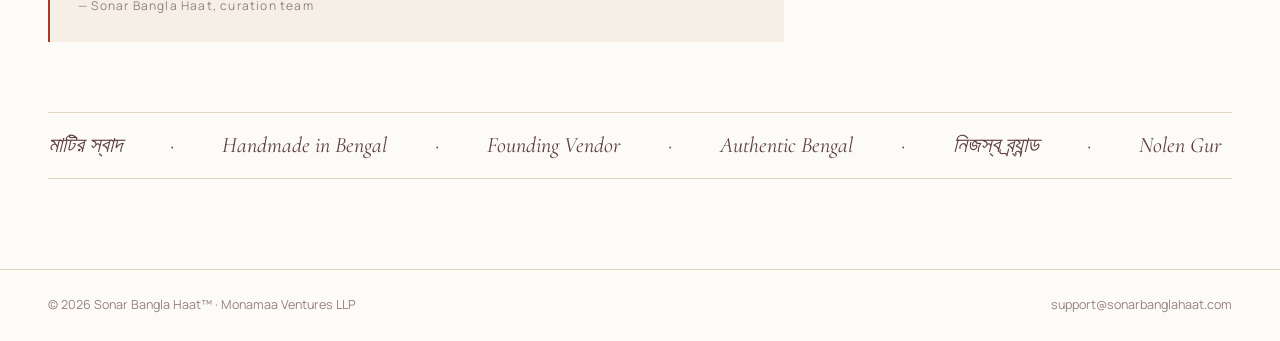
==== commit f1a24971: "Align vendor site copy with outreach: launch window, 30 spots, close date, reach, 7-day settlements " ====
--- a/index.html
+++ b/index.html
@@ -11,7 +11,7 @@
 <link rel="preconnect" href="https://fonts.googleapis.com">
 <link rel="preconnect" href="https://fonts.gstatic.com" crossorigin>
 <link rel="stylesheet" href="https://fonts.googleapis.com/css2?family=Cormorant+Garamond:ital,wght@0,400;0,500;0,600;1,400;1,500&family=Manrope:wght@400;500;600&display=swap">
-<link rel="stylesheet" href="assets/styles.css?v=6">
+<link rel="stylesheet" href="assets/styles.css?v=12">
 <link rel="preload" as="image" href="https://images.pexels.com/photos/5780833/pexels-photo-5780833.jpeg?auto=compress&cs=tinysrgb&w=1200" fetchpriority="high">
 </head>
 <body>
@@ -43,16 +43,16 @@
           <ul class="checks">
             <li>Founding Vendor Status — lifetime priority visibility</li>
             <li>Your brand gets the spotlight, not lost in a generic marketplace</li>
-            <li>0% commission* on your first 30 sales</li>
+            <li>0% commission on your first 30 sales as a Founding Vendor</li>
             <li>Dedicated brand promotion across digital &amp; festival campaigns</li>
             <li>Just 7–9% commission thereafter, tiered by category — no flat cut, no hidden fees</li>
-            <li>Reach 27+ million customers seeking authentic Bengali products across India</li>
-            <li>Exclusive category advantage for early partners</li>
-            <li>Grow with India's first dedicated marketplace for authentic Bengali brands</li>
+            <li>Reach Bengali-speaking families across India — nearly 10 crore Bengali speakers, many far from home</li>
+            <li>Priority stall at the Sonar Bangla Haat Exhibition, planned for December 2027</li>
+            <li>Free help listing and photographing your products · settlements every 7 days · no joining or listing fee, no lock-in</li>
           </ul>
           <div class="cta">
             <button class="btn-editorial" id="start" type="button">Start Onboarding <span class="arrow">→</span></button>
-            <small>Takes 5 minutes · No commitment</small>
+            <small>Takes 5 minutes · No commitment · Launching Feb–Mar 2027 · Only 30 Founding Vendor spots · Registration closes 15 December 2026</small>
           </div>
           <div class="resume">
             <div class="eyebrow" style="color:var(--sbh-ink-2)">Save &amp; Resume via Email</div>
@@ -76,8 +76,8 @@
         <div class="grid">
           <div><h4>Indian Marketplace</h4><p>Made in India · Bengal-first</p></div>
           <div><h4>Secure Vendor Registration</h4><p>FSSAI + GST compliant</p></div>
-          <div><h4>Dedicated Seller Dashboard</h4><p>Live orders + payouts</p></div>
-          <div><h4>Regular Weekly Payouts</h4><p>Transparent settlement</p></div>
+          <div><h4>Dedicated Seller Dashboard</h4><p>Orders + payouts</p></div>
+          <div><h4>Settlements every 7 days</h4><p>Transparent payouts</p></div>
           <div><h4>WhatsApp Support</h4><p>Real humans, fast replies</p></div>
           <div><h4>Trusted Bengal Marketplace</h4><p>Curated founding vendors</p></div>
         </div>
@@ -95,17 +95,17 @@
       <div class="eyebrow">Chapter 02 · The Founding Vendor Manifesto</div>
       <h2 class="display">Three quiet promises <em>we make first.</em></h2>
       <div class="perks">
-        <article><div class="num">01</div><div class="eyebrow">The Reel</div><h3>One free promotional reel — crafted for every premium vendor.</h3><p>Our in-house studio produces a professional cinematic reel that lifts your brand out of the marketplace grid and into a story worth watching.</p></article>
+        <article><div class="num">01</div><div class="eyebrow">The Reel</div><h3>One free promotional reel — crafted for every Founding Vendor.</h3><p>Our in-house studio produces a professional cinematic reel that lifts your brand out of the marketplace grid and into a story worth watching.</p></article>
         <article><div class="num">02</div><div class="eyebrow">The Story</div><h3>A written brand story, tuned for search.</h3><p>Every founding vendor receives a professionally written, SEO-optimised brand story page — the kind that makes strangers feel like regulars.</p></article>
         <article><div class="num">03</div><div class="eyebrow">The Guardrails</div><h3>FSSAI-compliant listings. Secure payouts. Transparent settlement.</h3><p>Your inventory, your money, your reputation — all guarded by a compliant, transparent process from day one.</p></article>
       </div>
       <div class="faq">
         <div class="eyebrow">Frequently Asked · Before you apply</div>
         <details><summary><span>01</span>Who can register as a vendor?</summary><p>Any registered brand, manufacturer, artisan, or FPO based in India — with a special focus on authentic Bengali products. You'll need a valid PAN, GST (if applicable), and a bank account in the business name.</p></details>
-        <details><summary><span>02</span>What documents are required to onboard?</summary><p>PAN card, cancelled cheque or bank passbook (first page), and — if you are GST-registered — your GST certificate. Food sellers should also share their FSSAI licence if they have one. Payout bank details are collected separately, only after your application is approved, via a private secure link.</p></details>
+        <details><summary><span>02</span>What documents are required to onboard?</summary><p>A cancelled cheque or bank passbook (first page) is always needed. If your GSTIN is Active on the GST portal we verify your PAN and business details automatically, so nothing else is required. If you are not GST-registered, or your GST is inactive or cancelled, we also need your PAN card (and a short signed declaration if your GST is inactive or cancelled). Food sellers should also share their FSSAI licence if they have one. Payout bank details are collected separately, only after your application is approved, via a private secure link.</p></details>
         <details><summary><span>03</span>How much commission does Sonar Bangla Haat take?</summary><p>0% on your first 30 sales as a Founding Vendor. Thereafter, a tiered 7%–9% commission depending on your category — no flat cut, no hidden listing fees, no surprise deductions.</p></details>
-        <details><summary><span>04</span>How long does approval take?</summary><p>Our team reviews every application within 24 hours. Once approved, your branded storefront goes live within 48–72 hours and we personally guide you through your first product listing.</p></details>
-        <details><summary><span>05</span>When and how do I receive payouts?</summary><p>Payouts settle on a regular weekly cycle directly to your registered bank account, with a transparent statement of every sale, fee, and adjustment. Bank details are collected via a private, encrypted link only after approval.</p></details>
+        <details><summary><span>04</span>How long does approval take?</summary><p>Our team reviews every application within 24 hours. Once approved, we help you list and photograph your products, ahead of our launch in February–March 2027.</p></details>
+        <details><summary><span>05</span>When and how do I receive payouts?</summary><p>Payouts are settled every 7 days directly to your registered bank account, with a transparent statement of every sale, fee, and adjustment. Bank details are collected via a private, encrypted link only after approval.</p></details>
       </div>
       <div class="nav"><button class="btn-ghost" data-back type="button">← Back</button><button class="btn-editorial" data-next type="button">Continue to Sign-up <span class="arrow">→</span></button></div>
     </section>
@@ -174,8 +174,20 @@
       <div class="eyebrow">Chapter 05 · Your brand, in your words</div>
       <h2 class="display">What do you <em>make &amp; sell?</em></h2>
       <p class="sub">Product categories * — select one or more.</p>
-      <div class="cat-bar"><span class="muted">Tap the cards that fit your products</span><span id="catCount" class="count">None selected yet</span></div>
-      <div class="cats" id="chips"></div>
+      <div class="cat-bar"><span class="muted">Swipe to browse · tap the centre card to add it</span><span id="catCount" class="count">None selected yet</span></div>
+      <div class="rack" id="rack">
+        <div class="stage" id="stage" tabindex="0" role="group" aria-label="Product categories. Drag or use the arrow keys to browse, then add the ones that fit.">
+          <div class="floor" aria-hidden="true"></div>
+          <div class="ring" id="chips"></div>
+          <button type="button" class="rk-arrow l" id="rkPrev" aria-label="Previous category">‹</button>
+          <button type="button" class="rk-arrow r" id="rkNext" aria-label="Next category">›</button>
+        </div>
+        <div class="rk-dots" id="rkDots" aria-hidden="true"></div>
+        <div class="rack-ui">
+          <button type="button" class="btn-editorial btn-small" id="rkPick">+ Add this category</button>
+          <button type="button" class="rk-link" id="rkGrid" aria-pressed="false">Grid view</button>
+        </div>
+      </div>
 
       <div id="fssaiBlock" hidden>
         <div class="qrow" style="margin-top:36px">
@@ -205,10 +217,12 @@
       <div class="eyebrow">Chapter 06 · Verification documents</div>
       <h2 class="display">Last step, <em>almost there.</em></h2>
       <div class="docs">
+        <p class="why" id="docsNote" style="font-weight:500"></p>
         <p class="why"><b>Why we ask —</b> to keep every vendor on the marketplace verified and every payout secure. Files are stored privately and only seen by our onboarding team.</p>
         <label class="dropzone" id="dz_pan"><b>Upload PAN Card *</b><span>Drop file here or click to upload · JPG · PNG · PDF · up to 5MB</span><input type="file" accept=".jpg,.jpeg,.png,.pdf" data-doc="pan_document"><em class="fn muted" style="display:block;font-size:12.5px;margin-top:6px"></em></label>
         <label class="dropzone" id="dz_cheque"><b>Upload Cancelled Cheque or Bank Passbook (first page) *</b><span>Drop file here or click to upload · JPG · PNG · PDF · up to 5MB</span><input type="file" accept=".jpg,.jpeg,.png,.pdf" data-doc="cheque_document"><em class="fn muted" style="display:block;font-size:12.5px;margin-top:6px"></em></label>
         <label class="dropzone" id="dz_gst" hidden><b>Upload GST Certificate *</b><span>Drop file here or click to upload · JPG · PNG · PDF · up to 5MB</span><input type="file" accept=".jpg,.jpeg,.png,.pdf" data-doc="gst_document"><em class="fn muted" style="display:block;font-size:12.5px;margin-top:6px"></em></label>
+        <label class="dropzone" id="dz_decl" hidden><b>Upload signed declaration *</b><span>A short signed note on your letterhead stating your GST status and that you will sell on Sonar Bangla Haat · JPG · PNG · PDF · up to 5MB</span><input type="file" accept=".jpg,.jpeg,.png,.pdf" data-doc="declaration_document"><em class="fn muted" style="display:block;font-size:12.5px;margin-top:6px"></em></label>
         <label class="dropzone" id="dz_fssai" hidden><b>Upload FSSAI Licence (optional)</b><span>Drop file here or click to upload · JPG · PNG · PDF · up to 5MB</span><input type="file" accept=".jpg,.jpeg,.png,.pdf" data-doc="fssai_document"><em class="fn muted" style="display:block;font-size:12.5px;margin-top:6px"></em></label>
       </div>
       <div class="note"><b>Note —</b> bank account details are <u>not</u> collected here. After approval, we'll email you a private, secure link to add your payout details.</div>
@@ -235,6 +249,6 @@
 <div class="toast" id="toast" role="status" aria-live="polite"></div>
 
 <script src="assets/config.js"></script>
-<script src="assets/app.js?v=7" defer></script>
+<script src="assets/app.js?v=14" defer></script>
 </body>
 </html>
--- a/assets/styles.css
+++ b/assets/styles.css
@@ -40,7 +40,7 @@
 .progress-hairline .fill{position:absolute;inset:0;background:var(--sbh-terracotta);transform-origin:left;transition:transform .9s var(--ease)}
 
 main{padding:28px 0 90px;min-height:70vh}
-.slide{display:none;animation:rise .7s var(--ease) both}
+.slide{display:none;animation:rise .42s var(--ease) both}
 .slide.on{display:block}
 @keyframes rise{from{opacity:0;transform:translateY(18px)}to{opacity:1;transform:none}}
 h1.display,h2.display{font-family:"Cormorant Garamond",serif;font-weight:400;line-height:1.02;letter-spacing:-.01em;margin:14px 0 0;font-size:clamp(38px,5.2vw,76px)}
@@ -148,7 +148,7 @@
 .cap-img{height:54px;min-width:150px;border:1px solid var(--sbh-border);background:#fff;display:flex;align-items:center;justify-content:center;font-size:12px;color:var(--sbh-muted)}
 .cap-img img{height:100%;width:auto}
 .status{font-size:13.5px;margin-top:12px;min-height:20px}
-.status.ok{color:var(--ok)}.status.bad{color:var(--err)}
+.status.ok{color:var(--ok)}.status.bad{color:var(--err)}.status.warn{color:#9a6200;background:#fff6e0;border-left:3px solid #d89e25;padding:10px 12px}
 .fetched{margin-top:14px;font-size:13.5px;color:var(--ok)}
 
 .chips{display:flex;flex-wrap:wrap;gap:10px;margin-top:16px}
@@ -190,30 +190,84 @@
 
 [hidden]{display:none!important}
 
-/* ---- category picker ---- */
+/* ---- category picker: coverflow showcase ---- */
 .cat-bar{display:flex;justify-content:space-between;align-items:center;gap:12px;margin-top:6px;font-size:13px}
-.cat-bar .count{font-size:12px;letter-spacing:.14em;text-transform:uppercase;color:var(--sbh-muted);padding:6px 12px;border:1px solid var(--sbh-border);border-radius:99px;transition:all .3s}
+.cat-bar .count{font-size:12px;letter-spacing:.14em;text-transform:uppercase;color:var(--sbh-muted);padding:6px 12px;border:1px solid var(--sbh-border);border-radius:99px;transition:all .3s;white-space:nowrap}
 .cat-bar .count.has{background:var(--sbh-terracotta);border-color:var(--sbh-terracotta);color:#fff}
-.cats{display:grid;grid-template-columns:repeat(2,1fr);gap:12px;margin-top:18px}
-@media(min-width:600px){.cats{grid-template-columns:repeat(3,1fr);gap:14px}}
-@media(min-width:960px){.cats{grid-template-columns:repeat(4,1fr);gap:16px}}
-@media(min-width:1200px){.cats{grid-template-columns:repeat(6,1fr)}}
-.cat{position:relative;display:flex;flex-direction:column;text-align:left;padding:0;border:1px solid var(--sbh-border);background:#fff;border-radius:14px;overflow:hidden;cursor:pointer;font-family:Manrope,sans-serif;color:var(--sbh-ink);
-  opacity:0;transform:translateY(14px);animation:catIn .55s cubic-bezier(.2,.7,.2,1) forwards;animation-delay:var(--d,0ms);transition:transform .35s cubic-bezier(.2,.7,.2,1),box-shadow .35s,border-color .3s;-webkit-tap-highlight-color:transparent}
-@keyframes catIn{to{opacity:1;transform:none}}
-.cat .art{position:relative;display:block;background:radial-gradient(circle at 30% 20%,#fff8 0,transparent 55%),var(--tint,#f5efe6);aspect-ratio:4/3;overflow:hidden}
-.cat .art>svg{width:100%;height:100%;display:block;transition:transform .5s cubic-bezier(.2,.7,.2,1)}
-.cat .nm{display:block;flex:1;padding:10px 12px 12px;font-size:13px;line-height:1.3;font-weight:500;min-height:3.1em}
-.cat:hover{transform:translateY(-4px);box-shadow:0 14px 28px -14px rgba(59,23,19,.35);border-color:var(--sbh-terracotta)}
-.cat:hover .art>svg{transform:scale(1.07) rotate(-1.5deg)}
-.cat:focus-visible{outline:2px solid var(--sbh-terracotta);outline-offset:2px}
-.cat:active{transform:scale(.97)}
-.cat .tick{position:absolute;top:8px;right:8px;width:26px;height:26px;border-radius:50%;background:var(--sbh-terracotta);display:grid;place-items:center;transform:scale(0);transition:transform .35s cubic-bezier(.3,1.6,.5,1);box-shadow:0 2px 8px rgba(0,0,0,.25)}
-.cat .tick svg{width:16px;height:16px}
-.cat.on{border-color:var(--sbh-terracotta);box-shadow:0 0 0 2px var(--sbh-terracotta),0 14px 28px -14px rgba(167,58,34,.5)}
+.rack{--W:196px;--CH:211px;position:relative;margin-top:12px;user-select:none;-webkit-user-select:none}
+.stage{position:relative;height:calc(var(--CH) + 92px);overflow:hidden;border-radius:22px;touch-action:pan-y;cursor:grab;border:1px solid #ecdcbc;outline:none;
+  background:radial-gradient(55% 60% at 50% 42%,rgba(255,224,140,.6),transparent 72%),linear-gradient(180deg,#fffaf0,#f8ecd7 70%,#f1e1c4)}
+.stage:active{cursor:grabbing}
+.stage:focus-visible{box-shadow:0 0 0 2px var(--sbh-terracotta)}
+.stage:after{content:"";position:absolute;left:0;right:0;bottom:0;height:12px;background:radial-gradient(circle,rgba(167,58,34,.5) 1.6px,transparent 2.2px) 0 50%/14px 12px repeat-x;pointer-events:none}
+.stage:before{content:"";position:absolute;left:50%;top:0;width:min(70%,560px);height:1px;transform:translateX(-50%);background:linear-gradient(90deg,transparent,#d9a63a,transparent)}
+.floor{position:absolute;left:50%;bottom:26px;width:min(72%,560px);height:34px;transform:translateX(-50%);border-radius:50%;background:radial-gradient(closest-side,rgba(214,150,40,.42),transparent);pointer-events:none}
+.ring{position:absolute;inset:0;perspective:1200px;perspective-origin:50% 38%}
+.cat{position:absolute;left:50%;top:30px;width:var(--W);margin-left:calc(var(--W)/-2);padding:0;border:0;background:none;cursor:pointer;text-align:left;font:inherit;color:inherit;will-change:transform,opacity;-webkit-tap-highlight-color:transparent;outline:none}
+.card{display:block;position:relative;border-radius:20px;overflow:hidden;background:linear-gradient(#fffdf8,#fbf3e3);border:1.5px solid #e6c47a;box-shadow:0 10px 24px rgba(90,50,20,.2);transition:box-shadow .45s var(--ease),border-color .3s}
+.cat:focus-visible .card{outline:2px solid var(--sbh-terracotta);outline-offset:2px}
+.cat.mid .card{border-color:#efb73a;box-shadow:0 0 0 2px rgba(239,183,58,.55),0 24px 46px rgba(170,95,20,.38),0 0 64px rgba(255,200,80,.5)}
+.cat .art{position:relative;display:block;aspect-ratio:4/3;overflow:hidden;background:radial-gradient(circle at 30% 20%,#fff8 0,transparent 55%),var(--tint,#f5efe6)}
+.cat .art>svg{width:100%;height:100%;display:block;pointer-events:none}
+.cat .art.photo>img{position:absolute;inset:0;width:100%;height:100%;object-fit:cover;pointer-events:none}
+.cat .art.photo>svg{display:none}
+.cat .art.photo:after{content:"";position:absolute;inset:0;background:linear-gradient(to top,rgba(59,23,19,.2),transparent 45%);pointer-events:none}
+.cat.mid .art.photo>img.ld{animation:kb 8s ease-in-out infinite alternate}
+.cat.mid .art:before{content:"";position:absolute;top:0;bottom:0;left:0;width:34%;z-index:1;background:linear-gradient(90deg,transparent,rgba(255,255,255,.38),transparent);animation:sbhShine 3.8s var(--ease) 1.2s infinite;pointer-events:none}
+@keyframes kb{from{transform:scale(1)}to{transform:scale(1.08)}}
+.cat .nm{display:flex;align-items:center;min-height:64px;padding:10px 14px 12px;font-family:"Cormorant Garamond",serif;font-weight:600;font-size:19px;line-height:1.14;color:var(--sbh-deep-red);background:linear-gradient(#fffaf0,#f8ecd4);border-top:1px solid #efd9a6;transition:background .35s,color .35s}
+.cat.on .nm{background:linear-gradient(#92271a,#691c14);color:#fff3d6;border-top-color:#e7b650}
+.cat .tick{position:absolute;top:10px;right:10px;width:28px;height:28px;border-radius:50%;background:var(--sbh-terracotta);border:2px solid #fff;display:grid;place-items:center;transform:scale(0);transition:transform .35s cubic-bezier(.3,1.6,.5,1);box-shadow:0 2px 8px rgba(0,0,0,.28);z-index:2}
+.cat .tick svg{width:15px;height:15px}
 .cat.on .tick{transform:scale(1)}
-.cat.on .nm{background:var(--sbh-ink);color:var(--sbh-cream)}
+.shade{position:absolute;inset:0;background:rgba(253,247,232,var(--o,0));pointer-events:none}
 .steam{animation:steam 3.2s ease-in-out infinite}
 @keyframes steam{0%,100%{opacity:.15;transform:translateY(2px)}50%{opacity:.45;transform:translateY(-3px)}}
-@media (hover:none){.cat:hover{transform:none;box-shadow:none;border-color:var(--sbh-border)}.cat.on:hover{border-color:var(--sbh-terracotta);box-shadow:0 0 0 2px var(--sbh-terracotta)}}
-@media (prefers-reduced-motion:reduce){.cat{opacity:1;transform:none}}
+.rk-arrow{position:absolute;top:calc(30px + var(--CH)/2 - 22px);width:44px;height:44px;border-radius:50%;border:1px solid #ecdcbc;background:#fff;color:var(--sbh-deep-red);font-size:26px;line-height:1;padding:0 0 3px;cursor:pointer;z-index:400;box-shadow:0 6px 16px rgba(60,30,10,.2);transition:transform .25s var(--ease),background .25s,color .25s}
+.rk-arrow.l{left:12px}.rk-arrow.r{right:12px}
+.rk-arrow:hover{background:var(--sbh-terracotta);color:#fff;transform:scale(1.08)}
+.rk-arrow:active{transform:scale(.94)}
+.rk-dots{display:flex;flex-wrap:wrap;justify-content:center;gap:7px;margin-top:14px}
+.rk-dot{width:8px;height:8px;border-radius:99px;border:0;padding:0;background:#e5d3b3;cursor:pointer;transition:width .35s var(--ease),background .3s}
+.rk-dot.sel{background:#d89e25}
+.rk-dot.act{width:24px;background:var(--sbh-terracotta)}
+.rack-ui{display:flex;align-items:center;justify-content:center;flex-wrap:wrap;gap:12px 26px;margin-top:16px}
+#rkPick{min-width:230px;justify-content:center}
+#rkPick.is-on{background:var(--sbh-ink);border-color:var(--sbh-ink)}
+.rk-link{background:none;border:0;border-bottom:1px solid currentColor;color:var(--sbh-ink-2);font-family:Manrope,sans-serif;font-size:12px;letter-spacing:.18em;text-transform:uppercase;cursor:pointer;padding:4px 0}
+.rk-link:hover{color:var(--sbh-terracotta)}
+/* grid view */
+.rack.grid .stage{height:auto;overflow:visible;background:none;border:0;cursor:default;touch-action:auto;border-radius:0}
+.rack.grid .stage:before,.rack.grid .stage:after,.rack.grid .floor,.rack.grid .rk-arrow,.rack.grid .rk-dots,.rack.grid #rkPick,.rack.grid .shade{display:none}
+.rack.grid .ring{position:static;perspective:none;display:grid;grid-template-columns:repeat(2,1fr);gap:14px}
+@media(min-width:600px){.rack.grid .ring{grid-template-columns:repeat(3,1fr)}}
+@media(min-width:960px){.rack.grid .ring{grid-template-columns:repeat(5,1fr)}}
+@media(min-width:1200px){.rack.grid .ring{grid-template-columns:repeat(6,1fr)}}
+.rack.grid .cat{position:relative;left:auto;top:auto;width:auto;margin:0;transform:none!important;opacity:1!important;visibility:visible!important}
+.rack.grid .cat.mid .card{box-shadow:0 10px 24px rgba(90,50,20,.2);border-color:#e6c47a}
+.rack.grid .cat.on .card{border-color:var(--sbh-terracotta);box-shadow:0 0 0 2px var(--sbh-terracotta),0 14px 26px rgba(167,58,34,.25)}
+.rack.grid .cat .nm{font-size:16px;min-height:56px}
+@media(max-width:520px){.stage{border-radius:16px}.cat .nm{font-size:16.5px;min-height:58px;padding:8px 11px 10px}.rk-arrow{width:38px;height:38px;font-size:22px}.rk-arrow.l{left:6px}.rk-arrow.r{right:6px}#rkPick{min-width:0;width:100%}}
+
+/* ---- v9 polish: light, GPU-only motion (opacity/transform) ---- */
+@keyframes sbhIn{from{opacity:0;transform:translate3d(0,12px,0)}to{opacity:1;transform:none}}
+@keyframes sbhPop{0%{transform:scale(.6);opacity:0}60%{transform:scale(1.12);opacity:1}100%{transform:scale(1)}}
+@keyframes sbhShake{0%,100%{transform:none}25%{transform:translate3d(-5px,0,0)}75%{transform:translate3d(5px,0,0)}}
+@keyframes sbhShine{from{transform:translate3d(-120%,0,0) skewX(-18deg)}to{transform:translate3d(260%,0,0) skewX(-18deg)}}
+.slide.on>*{animation:sbhIn .5s var(--ease) both}
+.slide.on>*:nth-child(1){animation-delay:.02s}.slide.on>*:nth-child(2){animation-delay:.08s}
+.slide.on>*:nth-child(3){animation-delay:.14s}.slide.on>*:nth-child(4){animation-delay:.2s}
+.slide.on>*:nth-child(5){animation-delay:.26s}.slide.on>*:nth-child(n+6){animation-delay:.32s}
+.btn-editorial{position:relative;overflow:hidden;will-change:transform}
+.btn-editorial:not(:disabled):active{transform:translateY(1px) scale(.985);transition-duration:.12s}
+.btn-editorial:not(:disabled):hover:after{content:"";position:absolute;top:0;bottom:0;left:0;width:40%;background:linear-gradient(90deg,transparent,rgba(255,255,255,.22),transparent);animation:sbhShine .9s var(--ease) 1}
+.btn-ghost:not(:disabled):active{transform:scale(.97)}
+input,select,textarea{transition:border-color .25s var(--ease),box-shadow .25s var(--ease)}
+input:focus,select:focus,textarea:focus{box-shadow:0 1px 0 0 var(--sbh-terracotta)}
+.shake{animation:sbhShake .32s var(--ease) 1}
+.art.photo img{opacity:0;transition:opacity .4s var(--ease)}
+.art.photo img.ld{opacity:1}
+.progress-hairline .fill{transition:transform .6s var(--ease)}
+@media (prefers-reduced-motion:reduce){.slide.on>*{animation:none!important}.art.photo img{opacity:1}}
+
+#docsNote{background:#f8f1e3;border-left:3px solid #d89e25;padding:12px 14px;margin:0 0 14px}
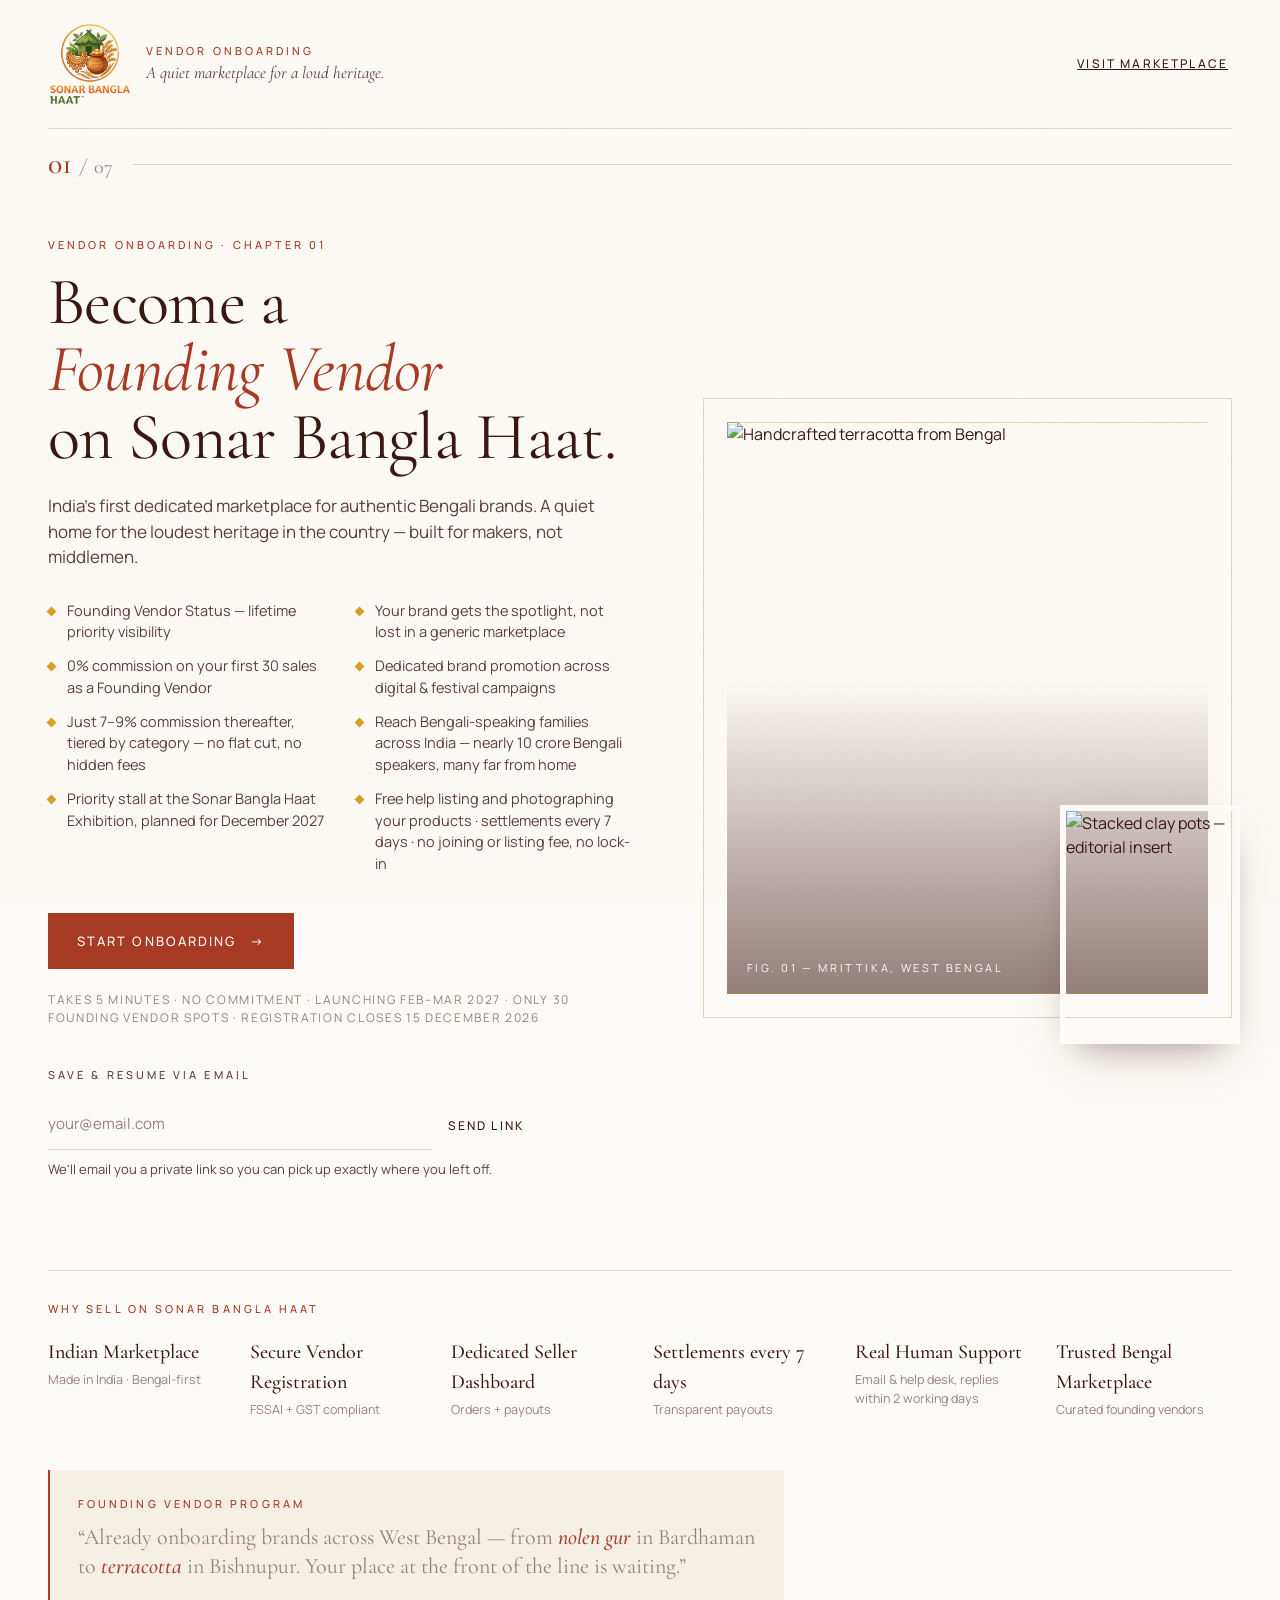
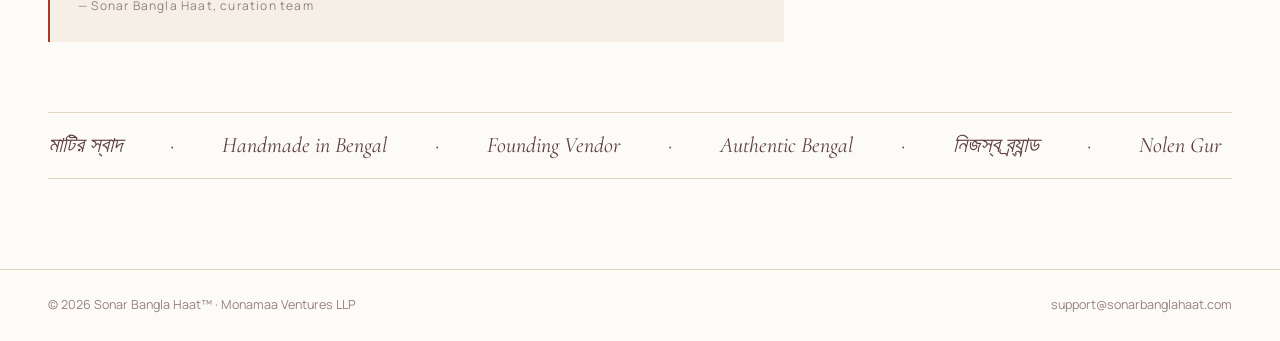
==== commit 991dafdd: "Remove WhatsApp support claim; add jewellery category; note gateway charges included in Haat fee Co-" ====
--- a/index.html
+++ b/index.html
@@ -78,7 +78,7 @@
           <div><h4>Secure Vendor Registration</h4><p>FSSAI + GST compliant</p></div>
           <div><h4>Dedicated Seller Dashboard</h4><p>Orders + payouts</p></div>
           <div><h4>Settlements every 7 days</h4><p>Transparent payouts</p></div>
-          <div><h4>WhatsApp Support</h4><p>Real humans, fast replies</p></div>
+          <div><h4>Real Human Support</h4><p>Email &amp; help desk, replies within 2 working days</p></div>
           <div><h4>Trusted Bengal Marketplace</h4><p>Curated founding vendors</p></div>
         </div>
         <div class="quote">
@@ -103,7 +103,7 @@
         <div class="eyebrow">Frequently Asked · Before you apply</div>
         <details><summary><span>01</span>Who can register as a vendor?</summary><p>Any registered brand, manufacturer, artisan, or FPO based in India — with a special focus on authentic Bengali products. You'll need a valid PAN, GST (if applicable), and a bank account in the business name.</p></details>
         <details><summary><span>02</span>What documents are required to onboard?</summary><p>A cancelled cheque or bank passbook (first page) is always needed. If your GSTIN is Active on the GST portal we verify your PAN and business details automatically, so nothing else is required. If you are not GST-registered, or your GST is inactive or cancelled, we also need your PAN card (and a short signed declaration if your GST is inactive or cancelled). Food sellers should also share their FSSAI licence if they have one. Payout bank details are collected separately, only after your application is approved, via a private secure link.</p></details>
-        <details><summary><span>03</span>How much commission does Sonar Bangla Haat take?</summary><p>0% on your first 30 sales as a Founding Vendor. Thereafter, a tiered 7%–9% commission depending on your category — no flat cut, no hidden listing fees, no surprise deductions.</p></details>
+        <details><summary><span>03</span>How much commission does Sonar Bangla Haat take?</summary><p>0% on your first 30 sales as a Founding Vendor. Thereafter, a tiered 7%–9% commission depending on your category — no flat cut, no hidden listing fees, no surprise deductions. Online payment gateway charges are included in the Haat fee and paid by Sonar Bangla Haat.</p></details>
         <details><summary><span>04</span>How long does approval take?</summary><p>Our team reviews every application within 24 hours. Once approved, we help you list and photograph your products, ahead of our launch in February–March 2027.</p></details>
         <details><summary><span>05</span>When and how do I receive payouts?</summary><p>Payouts are settled every 7 days directly to your registered bank account, with a transparent statement of every sale, fee, and adjustment. Bank details are collected via a private, encrypted link only after approval.</p></details>
       </div>
